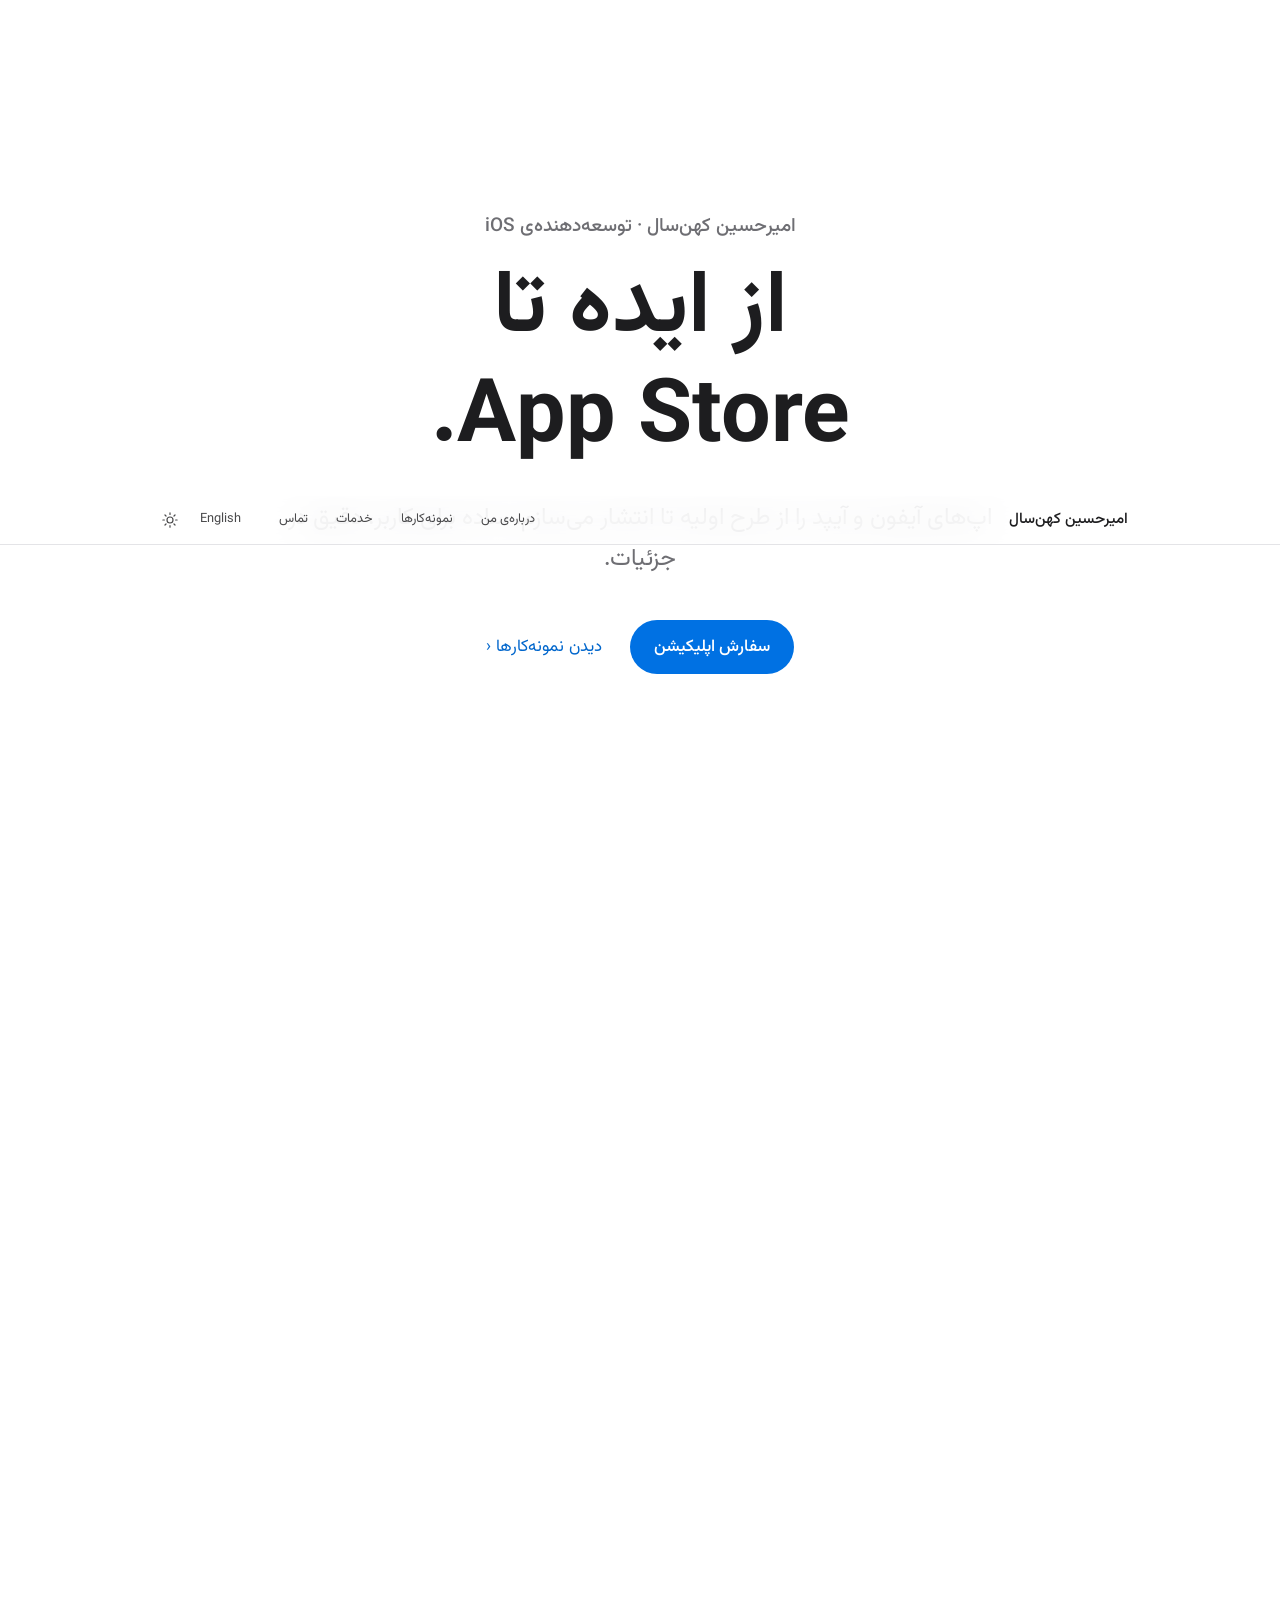
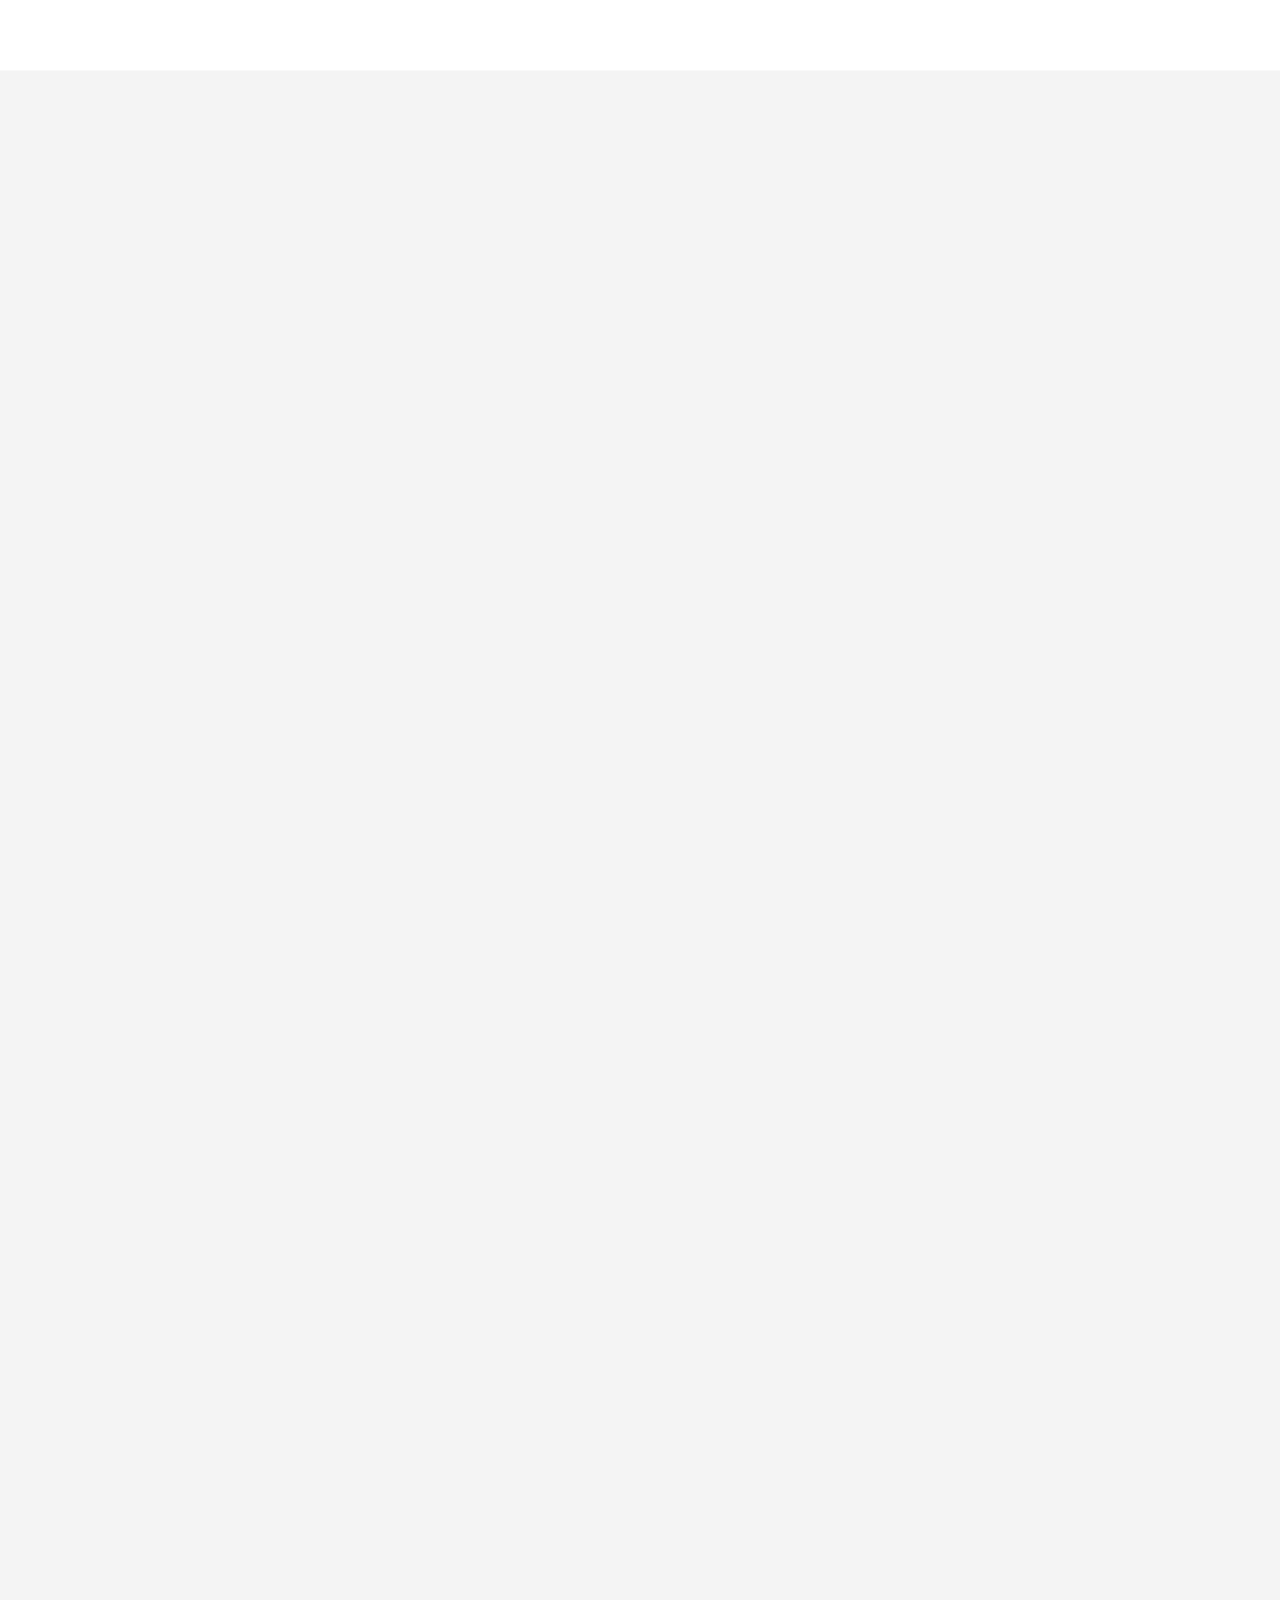
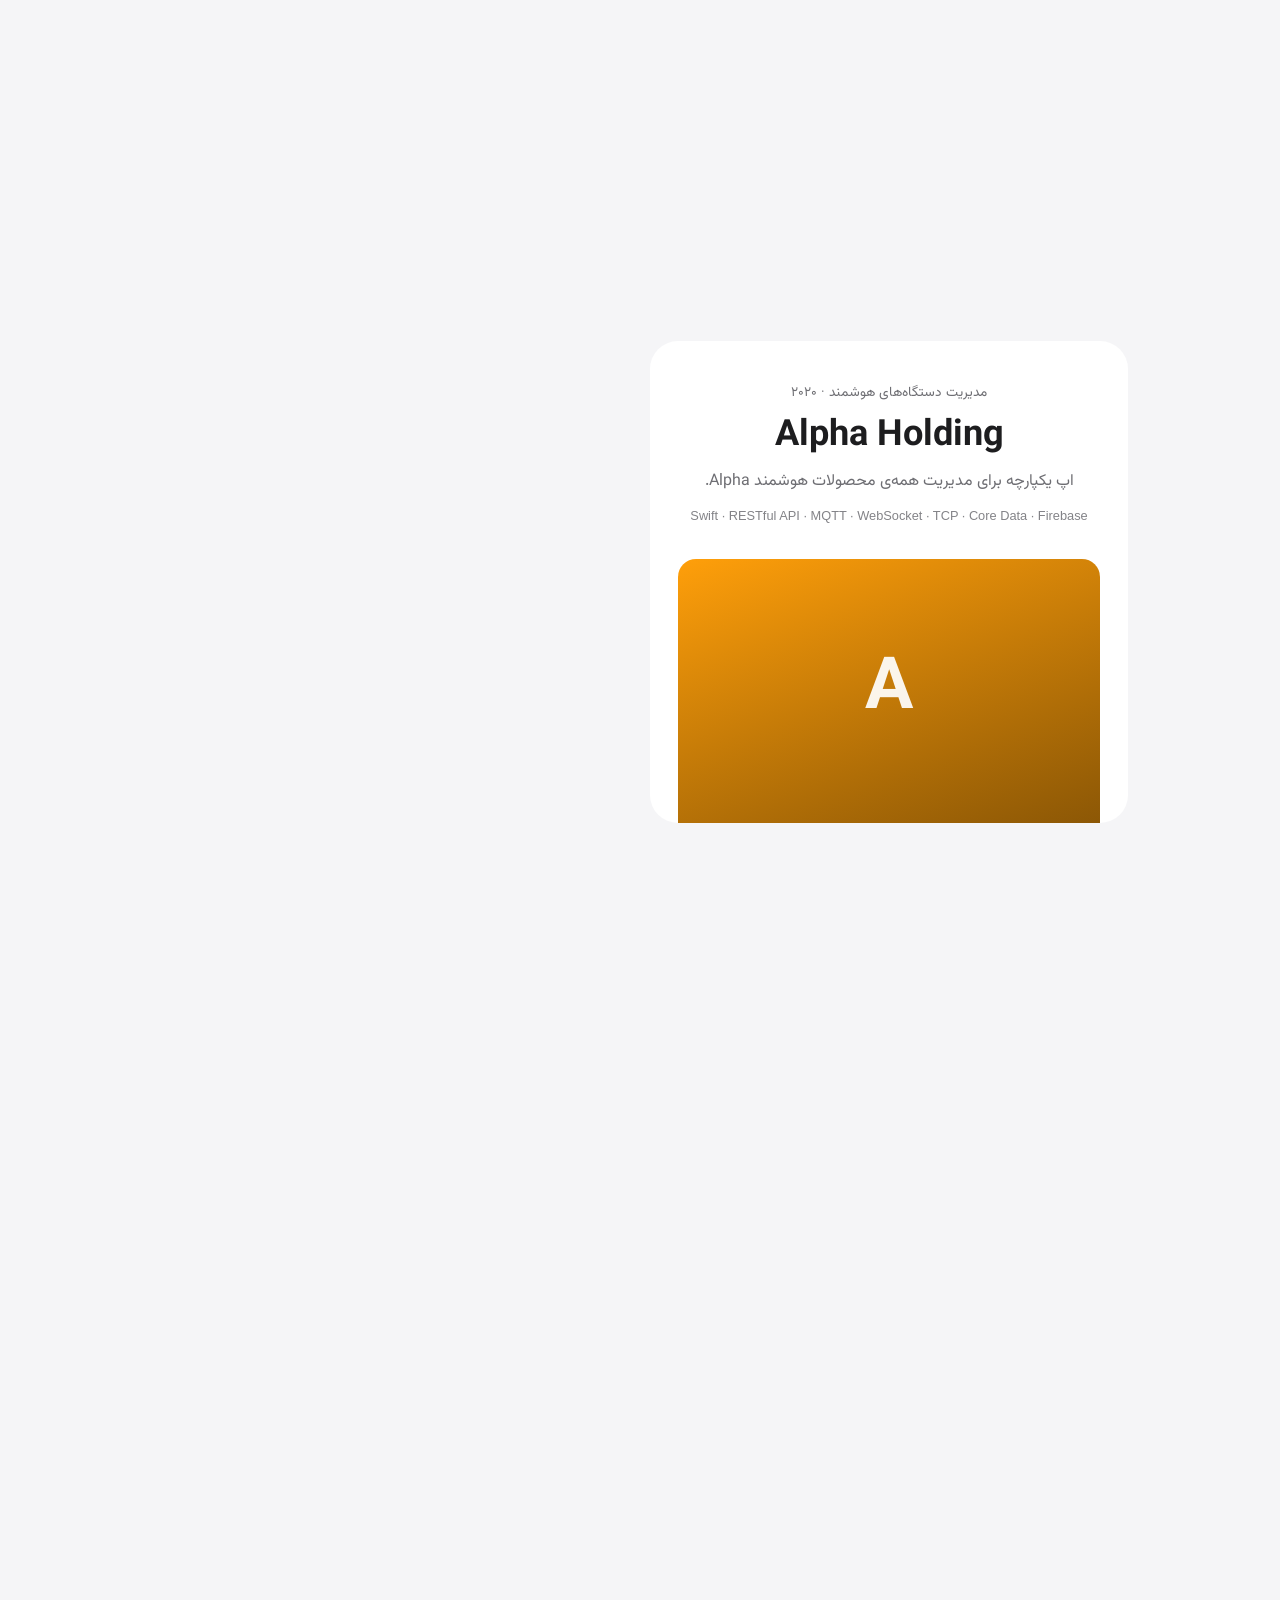
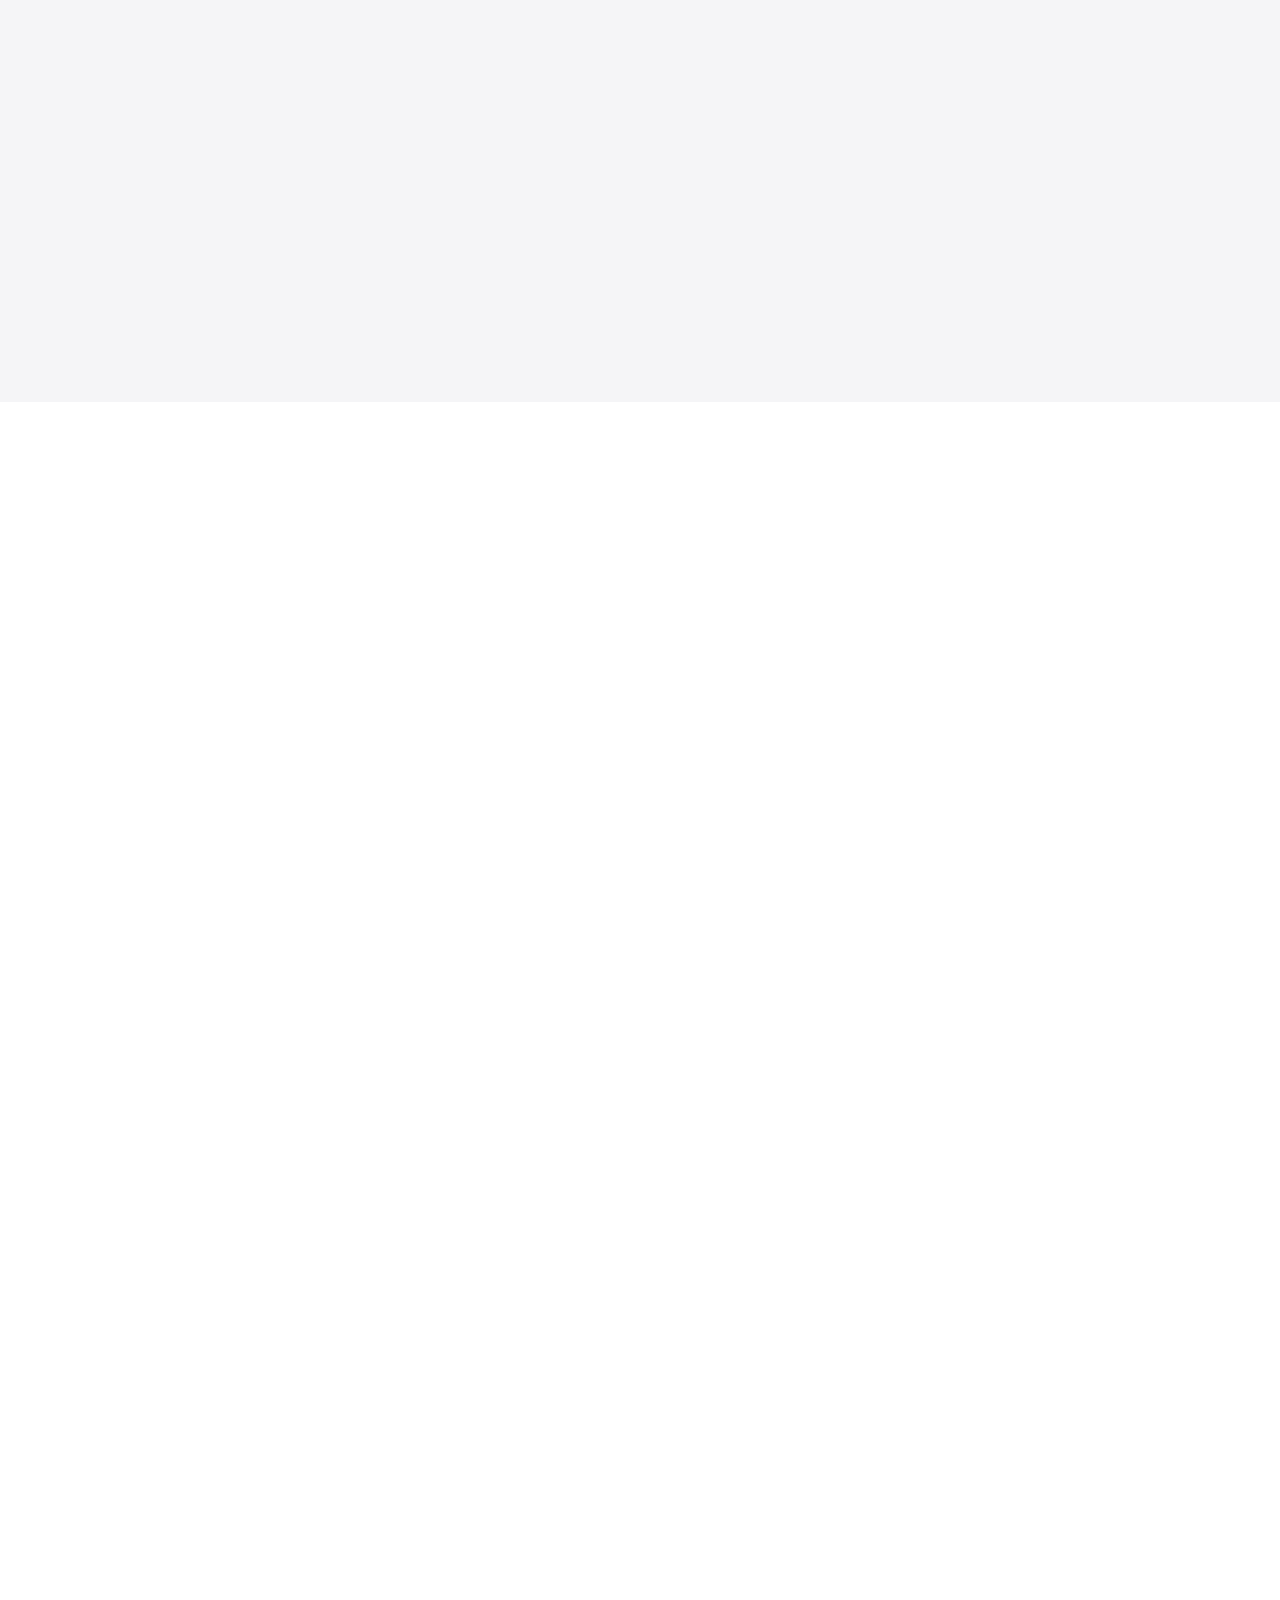
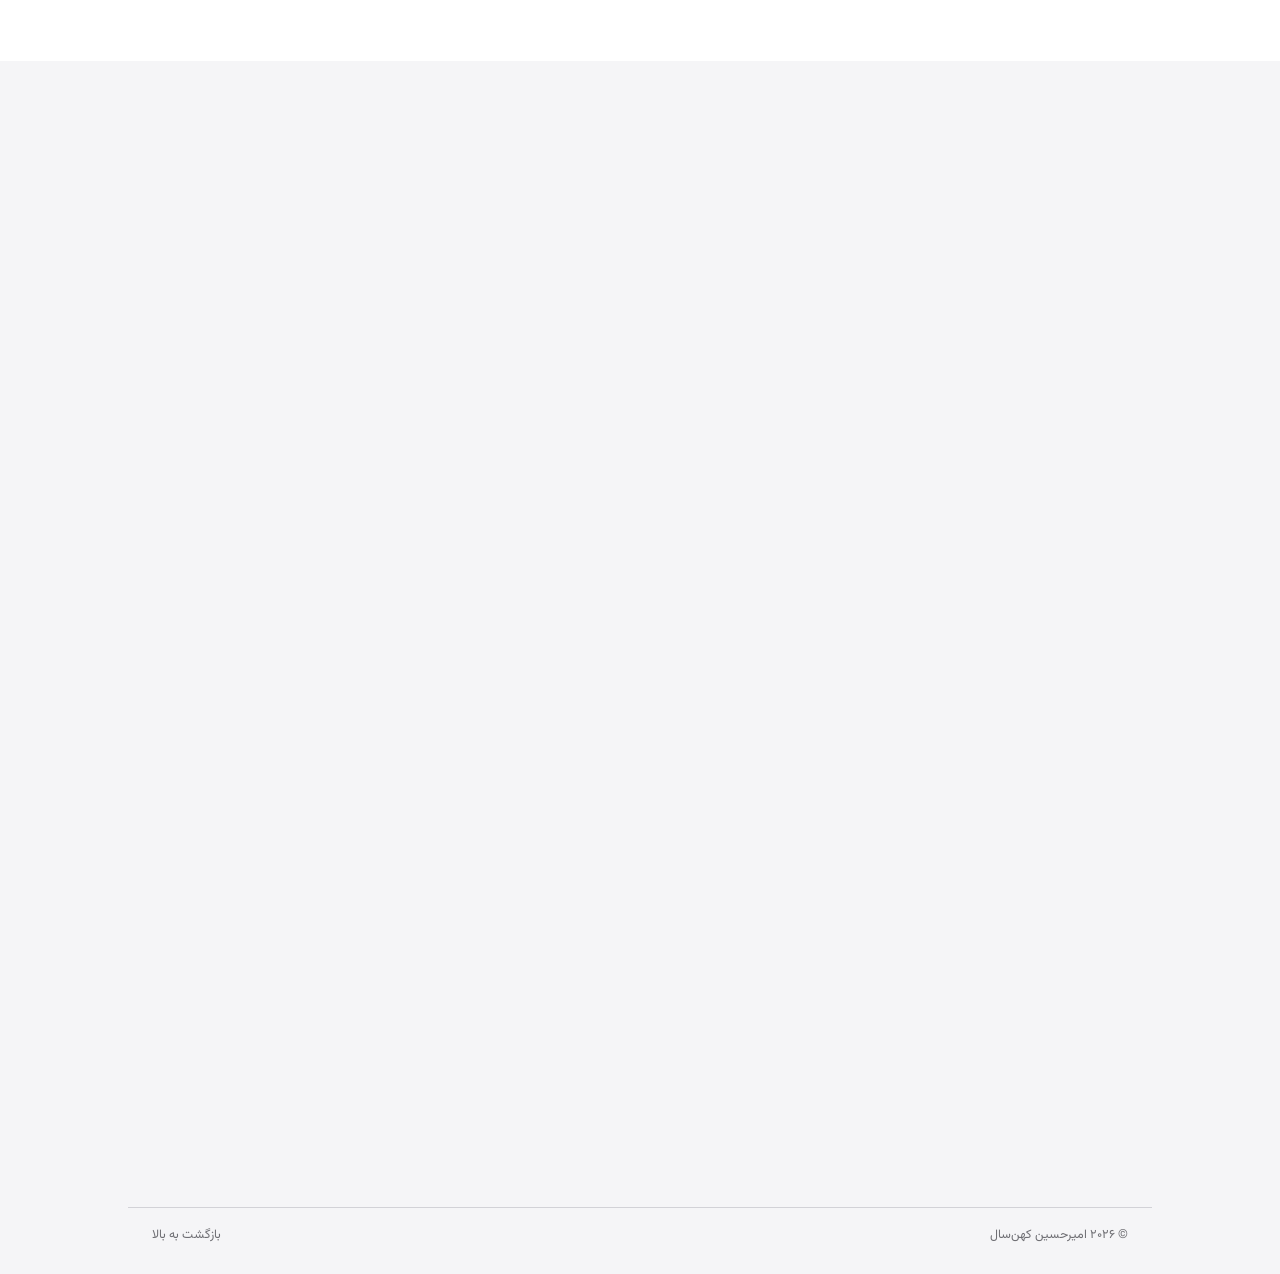
==== portfolio/alpha-holding/index.html @ 1a719efa "replace the sample page with the portfolio site Bilingual (Persian/English) static site: hero, about" ====
<!doctype html>
<html lang="fa" dir="rtl">
<head>
  <meta charset="utf-8">
  <title>iamirhosein.ir</title>
  <!-- old portfolio URL (linked from LinkedIn); forwards to the project card -->
  <link rel="canonical" href="https://iamirhosein.ir/#project-alpha-holding">
  <meta name="robots" content="noindex">
  <meta http-equiv="refresh" content="0; url=/#project-alpha-holding">
</head>
<body>
  <a href="/#project-alpha-holding">iamirhosein.ir</a>
</body>
</html>
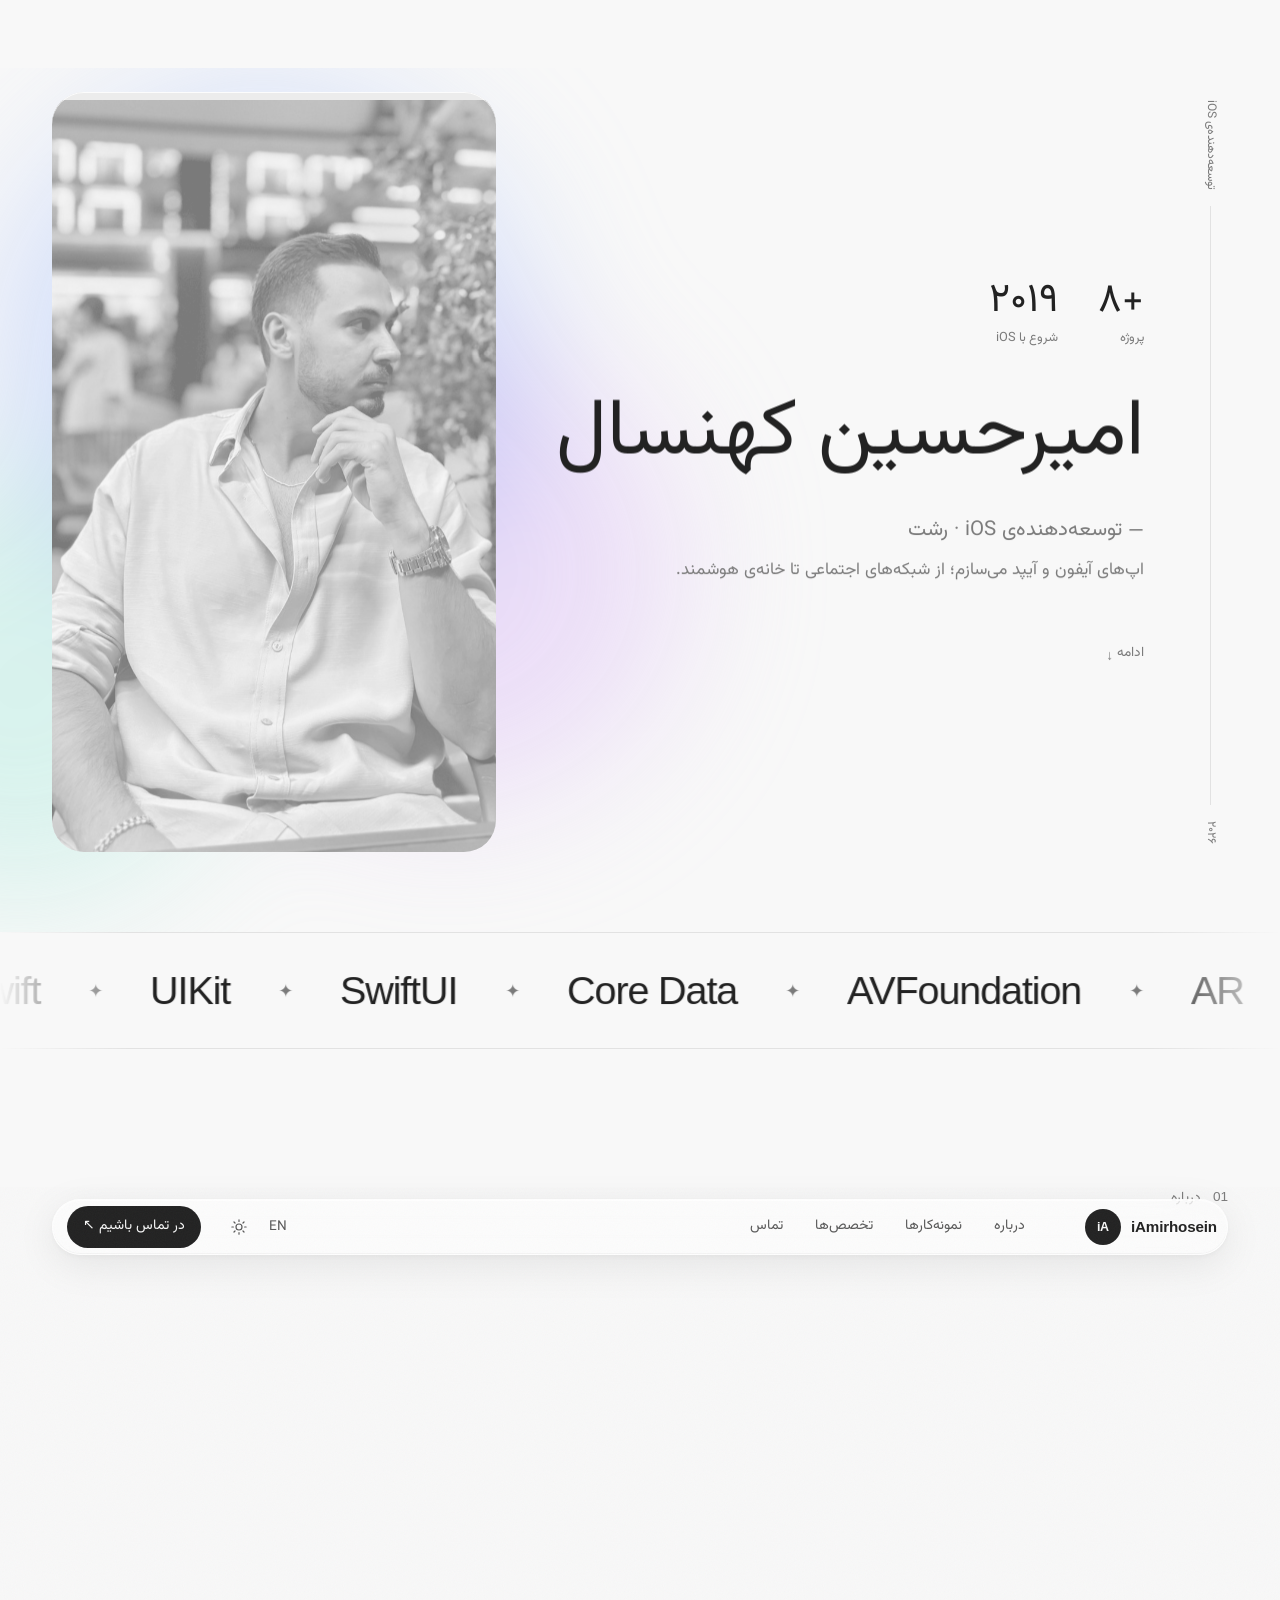
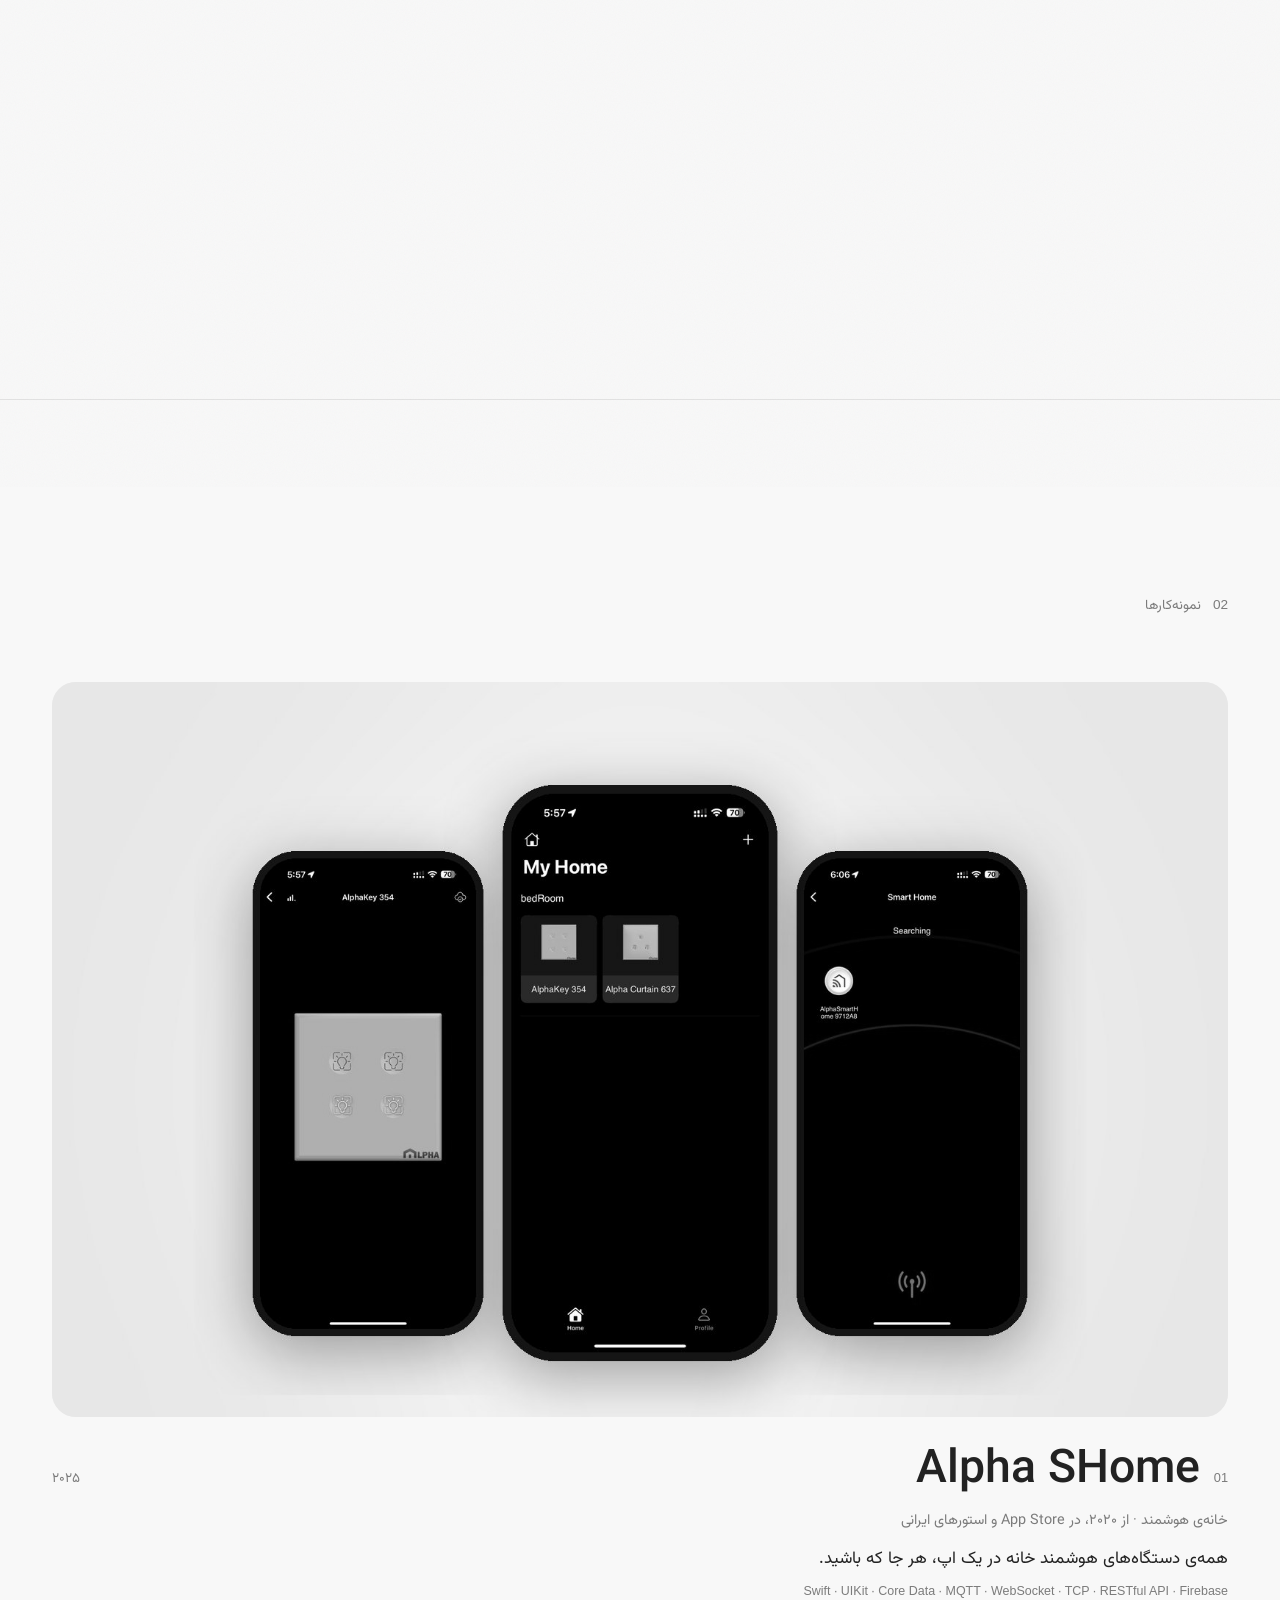
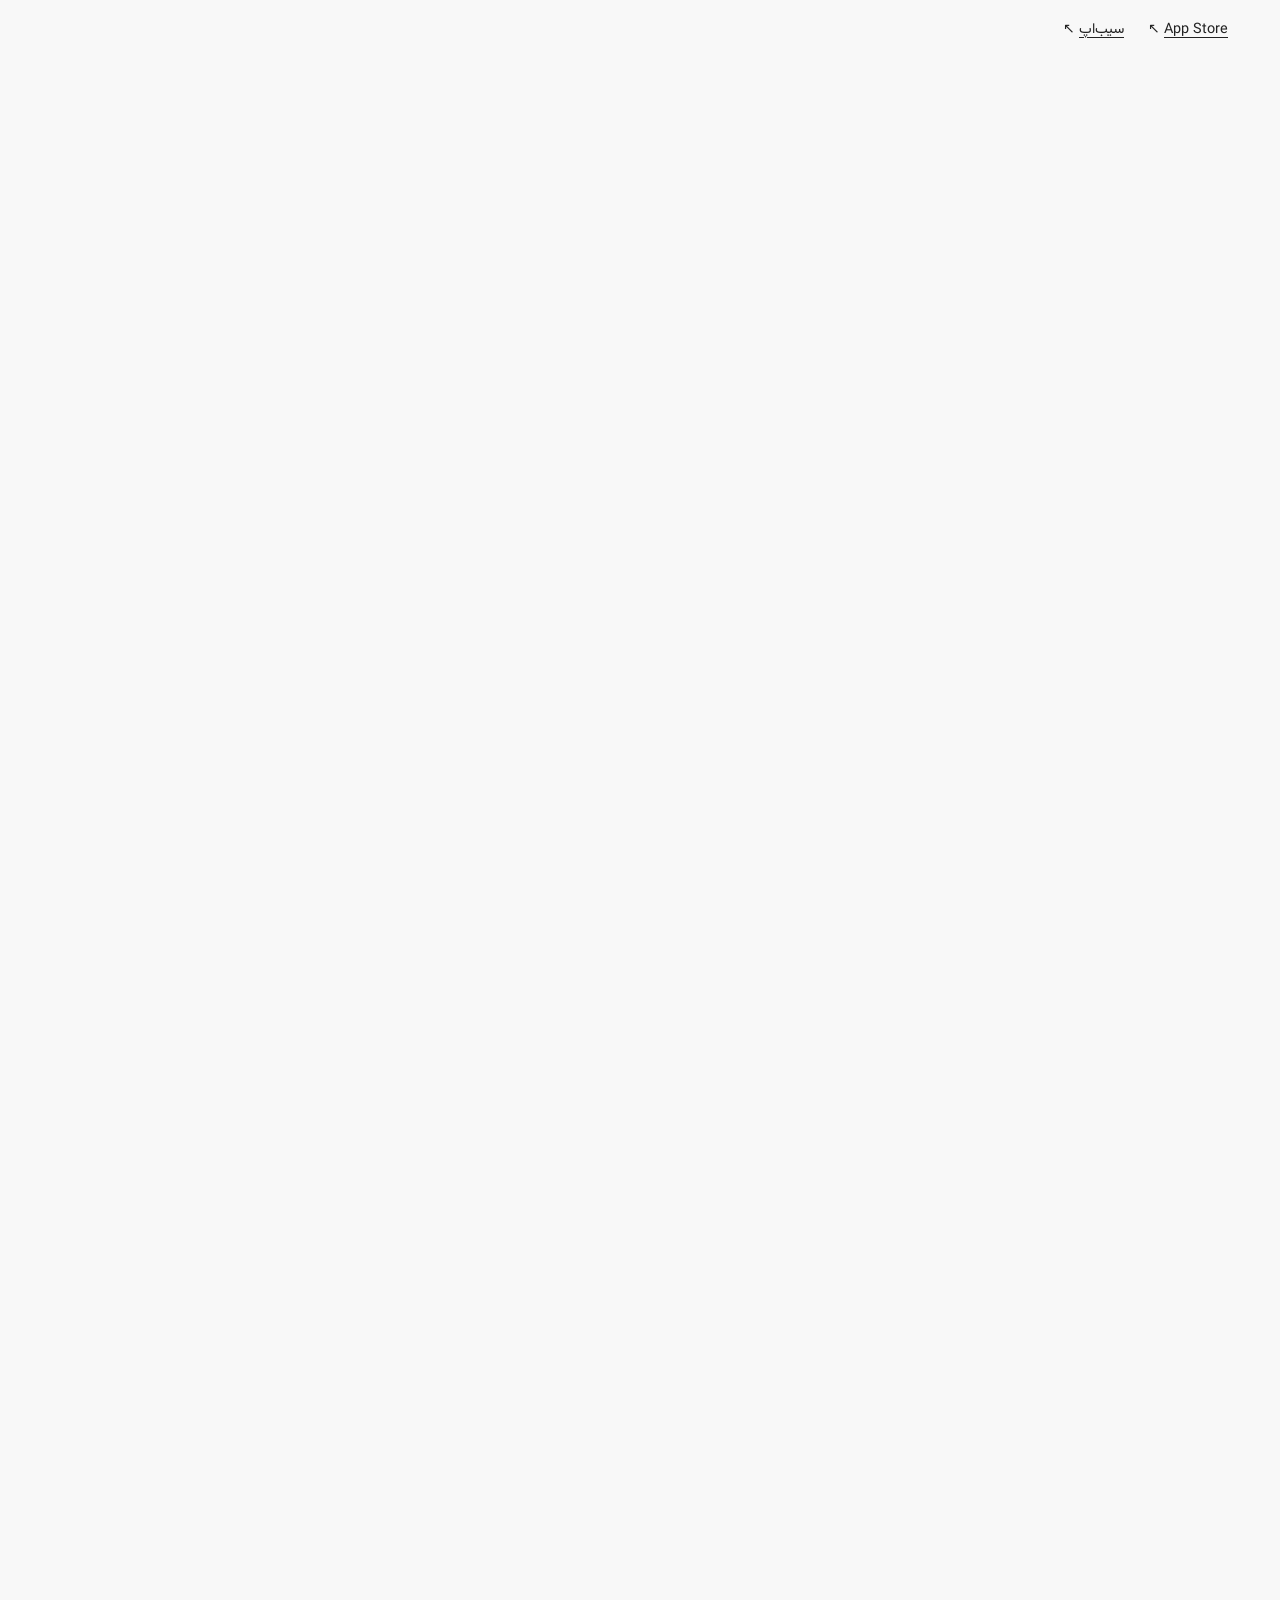
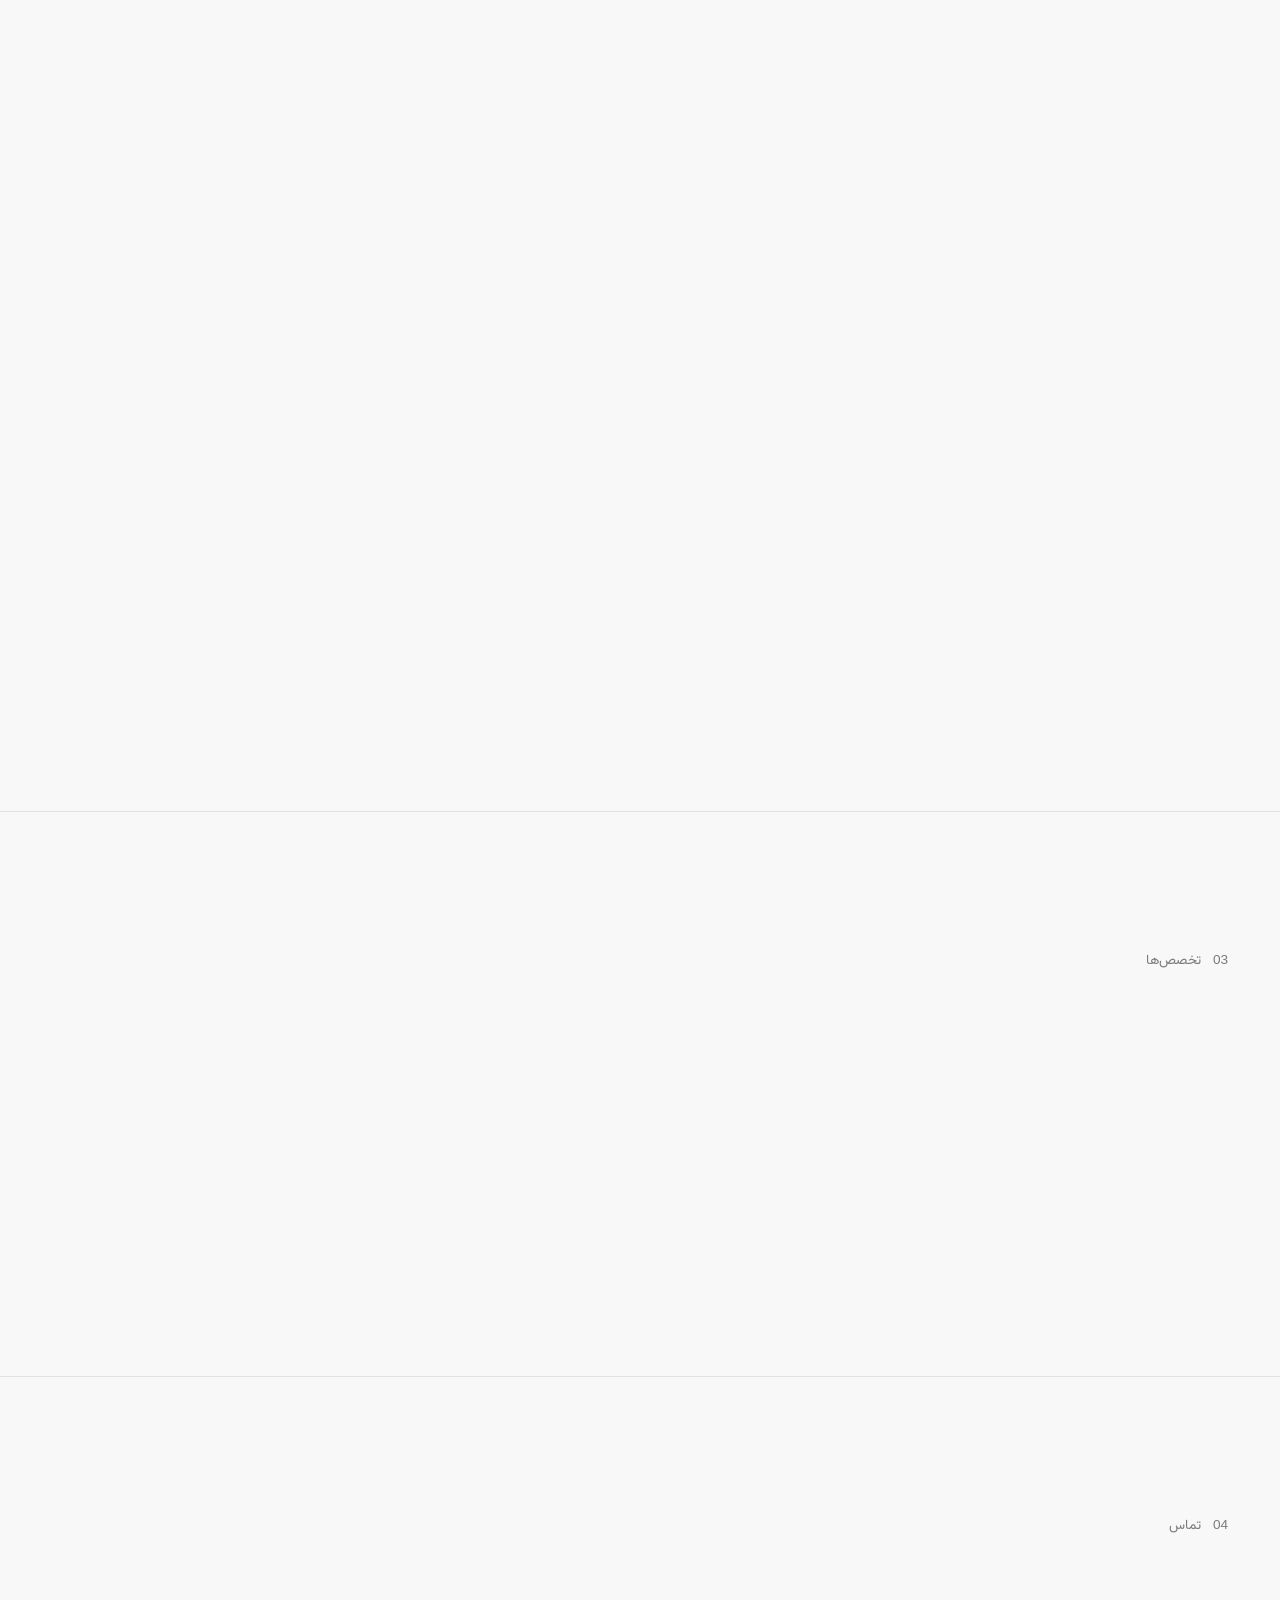
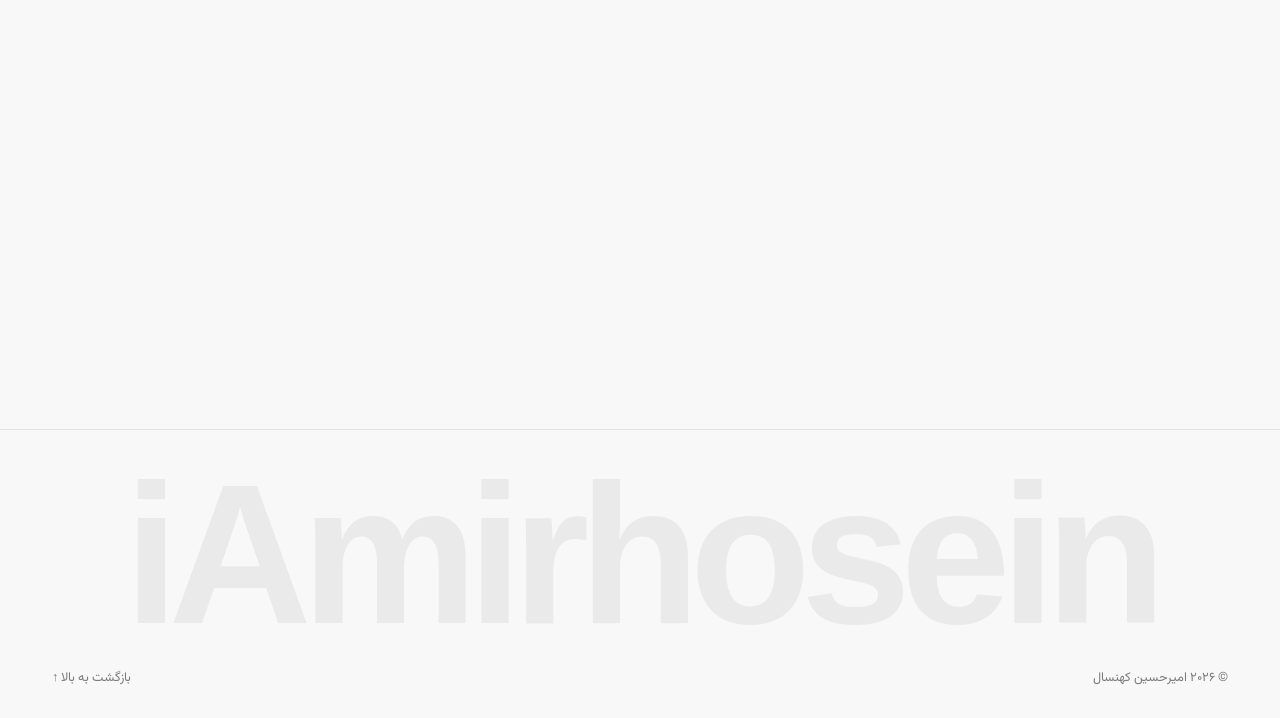
==== commit 87248c95: "merge Alpha Holding into the Alpha SHome card Alpha Holding is the same app published on Iranian sto" ====
--- a/portfolio/alpha-holding/index.html
+++ b/portfolio/alpha-holding/index.html
@@ -4,11 +4,11 @@
   <meta charset="utf-8">
   <title>iamirhosein.ir</title>
   <!-- old portfolio URL (linked from LinkedIn); forwards to the project card -->
-  <link rel="canonical" href="https://iamirhosein.ir/#project-alpha-holding">
+  <link rel="canonical" href="https://iamirhosein.ir/#project-alpha-shome">
   <meta name="robots" content="noindex">
-  <meta http-equiv="refresh" content="0; url=/#project-alpha-holding">
+  <meta http-equiv="refresh" content="0; url=/#project-alpha-shome">
 </head>
 <body>
-  <a href="/#project-alpha-holding">iamirhosein.ir</a>
+  <a href="/#project-alpha-shome">iamirhosein.ir</a>
 </body>
 </html>
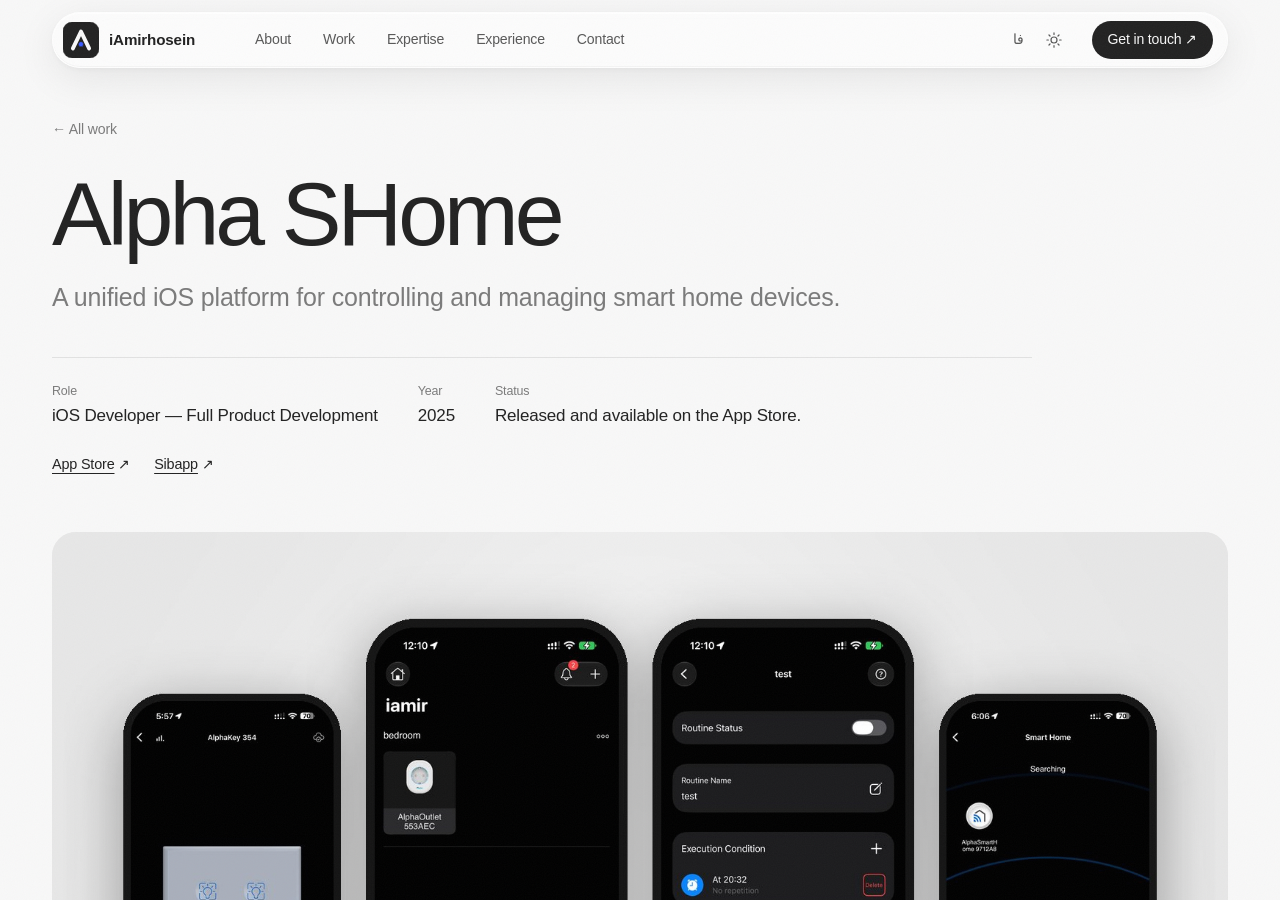
==== commit f38ea52a: "restructure the site around case studies and add project detail pages The home page is now Hero, Abo" ====
--- a/portfolio/alpha-holding/index.html
+++ b/portfolio/alpha-holding/index.html
@@ -3,12 +3,12 @@
 <head>
   <meta charset="utf-8">
   <title>iamirhosein.ir</title>
-  <!-- old portfolio URL (linked from LinkedIn); forwards to the project card -->
-  <link rel="canonical" href="https://iamirhosein.ir/#project-alpha-shome">
+  <!-- old portfolio URL (linked from LinkedIn); forwards to the project page -->
+  <link rel="canonical" href="https://iamirhosein.ir/project.html?p=alpha-shome">
   <meta name="robots" content="noindex">
-  <meta http-equiv="refresh" content="0; url=/#project-alpha-shome">
+  <meta http-equiv="refresh" content="0; url=/project.html?p=alpha-shome">
 </head>
 <body>
-  <a href="/#project-alpha-shome">iamirhosein.ir</a>
+  <a href="/project.html?p=alpha-shome">iamirhosein.ir</a>
 </body>
 </html>
